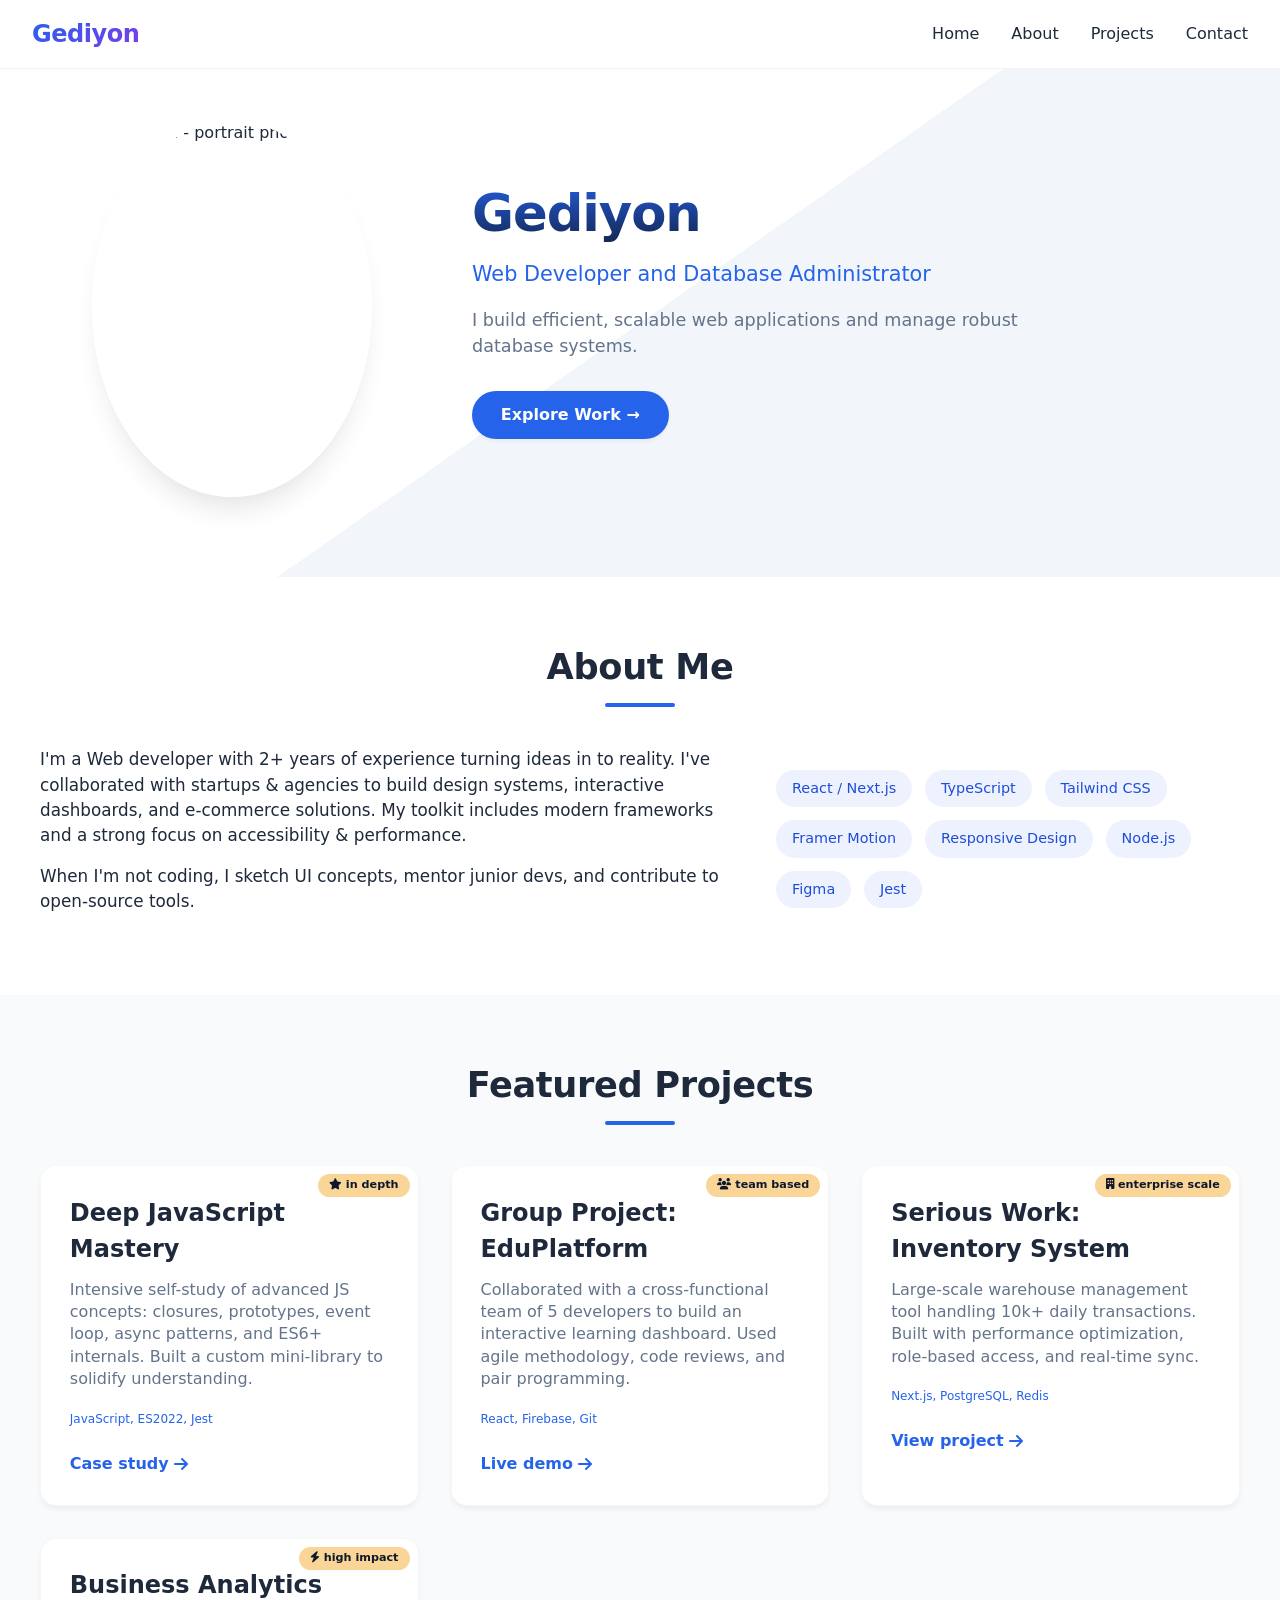
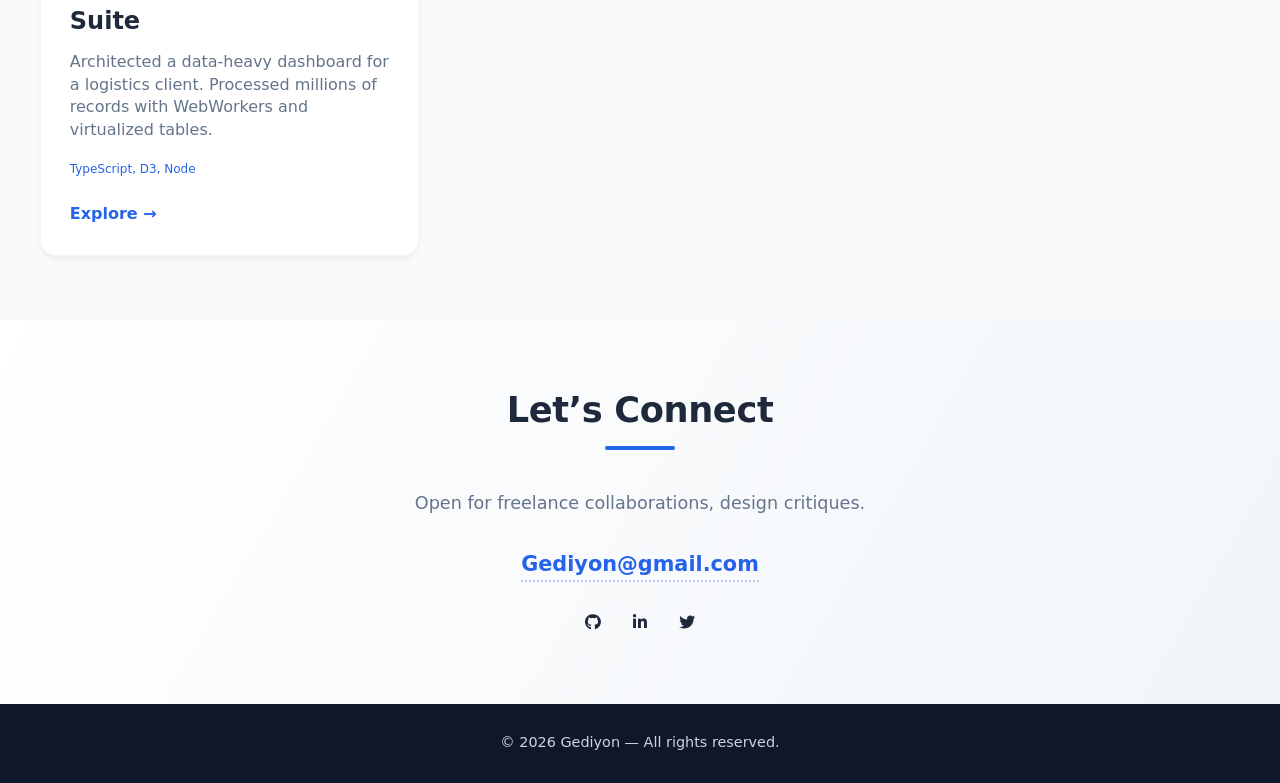
==== index.html @ 0b83d0d4 "name update" ====
<!DOCTYPE html>
<html lang="en">
<head>
  <meta charset="UTF-8">
  <meta name="viewport" content="width=device-width, initial-scale=1.0, viewport-fit=cover">
  <title>Gediyon | Portfolio</title>
  <link rel="stylesheet" href="portfolio.css">
  <link rel="stylesheet" href="https://cdnjs.cloudflare.com/ajax/libs/font-awesome/6.5.2/css/all.min.css">
  <style>
    html {
      scroll-behavior: smooth;
    }
  </style>
</head>
<body>

<nav class="nav-bar" aria-label="Main navigation">
  <div class="nav-brand">Gediyon</div>
  <div class="nav-links">
    <a href="#home">Home</a>
    <a href="#about">About</a>
    <a href="#projects">Projects</a>
    <a href="#contact">Contact</a>
  </div>
</nav>

<header id="home" class="hero-section">
  <div class="hero-container">
    <div class="hero-image">
      <img src="person.jpg" alt="Gediyon - portrait photo">
    </div>
    <div class="hero-content">
      <h1>Gediyon</h1>
      <p class="tagline">Web Developer and Database Administrator</p>
      <p class="hero-description">I build efficient, scalable web applications and manage robust database systems.</p>
      <a href="#projects" class="btn btn-primary">Explore Work →</a>
    </div>
  </div>
</header>

<section id="about" class="about-section">
  <div class="container">
    <h2 class="section-title">About Me</h2>
    <div class="about-content">
      <div class="about-text">
        <p>I'm a Web developer with 2+ years of experience turning ideas in to reality. I've collaborated with startups & agencies to build design systems, interactive dashboards, and e‑commerce solutions. My toolkit includes modern frameworks and a strong focus on accessibility & performance.</p>
        <p>When I'm not coding, I sketch UI concepts, mentor junior devs, and contribute to open-source tools.</p>
      </div>
      <div class="skills">
        <span>React / Next.js</span>
        <span>TypeScript</span>
        <span>Tailwind CSS</span>
        <span>Framer Motion</span>
        <span>Responsive Design</span>
        <span>Node.js</span>
        <span>Figma</span>
        <span>Jest</span>
      </div>
    </div>
  </div>
</section>

</section>

<section id="projects" class="projects-section">
  <div class="container">
    <h2 class="section-title">Featured Projects</h2>
    <div class="projects-grid">
      <div class="project-card">
        <div class="card-badge"><i class="fas fa-star"></i> in depth</div>
        <h3>Deep JavaScript Mastery</h3>
        <p>Intensive self-study of advanced JS concepts: closures, prototypes, event loop, async patterns, and ES6+ internals. Built a custom mini-library to solidify understanding.</p>
        <div class="tech-tags">JavaScript, ES2022, Jest</div>
        <a href="#" class="card-link">Case study <i class="fas fa-arrow-right"></i></a>
      </div>
      <div class="project-card">
        <div class="card-badge"><i class="fas fa-users"></i> team based</div>
        <h3>Group Project: EduPlatform</h3>
        <p>Collaborated with a cross-functional team of 5 developers to build an interactive learning dashboard. Used agile methodology, code reviews, and pair programming.</p>
        <div class="tech-tags">React, Firebase, Git</div>
        <a href="#" class="card-link">Live demo <i class="fas fa-arrow-right"></i></a>
      </div>
      <div class="project-card">
        <div class="card-badge"><i class="fas fa-building"></i> enterprise scale</div>
        <h3>Serious Work: Inventory System</h3>
        <p>Large-scale warehouse management tool handling 10k+ daily transactions. Built with performance optimization, role-based access, and real-time sync.</p>
        <div class="tech-tags">Next.js, PostgreSQL, Redis</div>
        <a href="#" class="card-link">View project <i class="fas fa-arrow-right"></i></a>
      </div>
      <div class="project-card">
        <div class="card-badge"><i class="fas fa-bolt"></i> high impact</div>
        <h3>Business Analytics Suite</h3>
        <p>Architected a data-heavy dashboard for a logistics client. Processed millions of records with WebWorkers and virtualized tables.</p>
        <div class="tech-tags">TypeScript, D3, Node</div>
        <a href="#" class="card-link">Explore →</a>
      </div>
    </div>
  </div>
</section>

<section id="contact" class="contact-section">
  <div class="container">
    <h2 class="section-title">Let’s Connect</h2>
    <p class="contact-text">Open for freelance collaborations, design critiques.</p>
    <div class="contact-info">
      <a href="mailto:gediyon@gmail.com" class="email-link">Gediyon@gmail.com</a>
      <div class="social-links">
        <a href="#" aria-label="GitHub"><i class="fab fa-github"></i></a>
        <a href="#" aria-label="LinkedIn"><i class="fab fa-linkedin-in"></i></a>
        <a href="#" aria-label="Twitter"><i class="fab fa-twitter"></i></a>
      </div>
    </div>
  </div>
</section>

<footer class="footer-bar">
  <p>&copy; 2026 Gediyon — All rights reserved.</p>
</footer>

</body>
</html>
---- portfolio.css ----
:root {
  --primary-color: #2563eb;
  --primary-dark: #1d4ed8;
  --secondary-color: #0f172a;
  --accent-color: #f5b74c93;
  --text-dark: #1e293b;
  --text-light: #64748b;
  --bg-light: #f8fafc;
  --bg-white: #ffffff;
  --shadow-sm: 0 4px 6px -1px rgba(0, 0, 0, 0.05), 0 2px 4px -1px rgba(0, 0, 0, 0.02);
  --shadow-md: 0 10px 15px -3px rgba(0, 0, 0, 0.05), 0 4px 6px -2px rgba(0, 0, 0, 0.025);
  --shadow-hover: 0 20px 25px -5px rgba(0, 0, 0, 0.08), 0 10px 10px -5px rgba(0, 0, 0, 0.02);
  --border-radius: 1rem;
  --transition: all 0.25s ease;
}

* {
  margin: 0;
  padding: 0;
  box-sizing: border-box;
}

body {
  font-family: system-ui, -apple-system, 'Segoe UI', Roboto, 'Helvetica Neue', sans-serif;
  background-color: var(--bg-light);
  color: var(--text-dark);
  line-height: 1.5;
  scroll-behavior: smooth;
}

/* ========== NAVIGATION ========== */
.nav-bar {
  display: flex;
  justify-content: space-between;
  align-items: center;
  background-color: var(--bg-white);
  padding: 1rem 2rem;
  border-bottom: 1px solid rgba(0, 0, 0, 0.05);
  position: sticky;
  top: 0;
  z-index: 100;
  backdrop-filter: blur(8px);
  background-color: rgba(255, 255, 255, 0.95);
}

.nav-brand {
  font-size: 1.5rem;
  font-weight: 700;
  background: linear-gradient(135deg, var(--primary-color), #7c3aed);
  background-clip: text;
  -webkit-background-clip: text;
  color: transparent;
  letter-spacing: -0.02em;
}

.nav-links {
  display: flex;
  gap: 2rem;
}

.nav-links a {
  text-decoration: none;
  font-weight: 500;
  color: var(--text-dark);
  transition: var(--transition);
  font-size: 1rem;
}

.nav-links a:hover {
  color: var(--primary-color);
  transform: translatey(-2px);
}

/* ========== HERO SECTION ========== */
.hero-section {
  padding: 3rem 2rem 5rem;
  background: linear-gradient(145deg, #ffffff 50%, #f2f6fa 50%);
}

.hero-container {
  max-width: 1200px;
  margin: 0 auto;
  display: flex;
  align-items: center;
  gap: 3rem;
  flex-wrap: wrap;
}

.hero-image {
  flex: 1;
  min-width: 240px;
  display: flex;
  justify-content: center;
}

.hero-image img {
  width: 280px;
  height: 380px;
  border-radius: 50%;
  object-fit: cover;
  box-shadow: var(--shadow-hover);
  border: 4px solid white;
  transition: transform 0.3s cubic-bezier(0.2, 0.09, 0.04, 1.1);
}

.hero-image img:hover {
  transform: scale(1.02);
}

.hero-content {
  flex: 2;
}

.hero-content h1 {
  font-size: 3.2rem;
  font-weight: 800;
  background: linear-gradient(-1deg, var(--secondary-color), var(--primary-color));
  background-clip: text;
  -webkit-background-clip: text;
  color: transparent;
  margin-bottom: 0.5rem;
  letter-spacing: -0.02em;
}

.tagline {
  font-size: 1.3rem;
  font-weight: 500;
  color: var(--primary-color);
  margin-bottom: 1rem;
}

.hero-description {
  font-size: 1.1rem;
  color: var(--text-light);
  max-width: 550px;
  margin-bottom: 2rem;
}

.btn {
  display: inline-block;
  padding: 0.75rem 1.8rem;
  background-color: var(--primary-color);
  color: white;
  text-decoration: none;
  border-radius: 40px;
  font-weight: 600;
  transition: var(--transition);
  border: none;
  cursor: pointer;
  box-shadow: 0 2px 5px rgba(0, 0, 0, 0.05);
}

.btn-primary {
  background-color: var(--primary-color);
}

.btn-primary:hover {
  background-color: var(--primary-dark);
  transform: translateY(-3px);
  box-shadow: var(--shadow-md);
}

/* ========== ABOUT SECTION ========== */
.about-section {
  background-color: var(--bg-white);
  padding: 4rem 2rem;
}

.container {
  max-width: 1200px;
  margin: 0 auto;
}

.section-title {
  font-size: 2.2rem;
  font-weight: 700;
  text-align: center;
  margin-bottom: 2.5rem;
  letter-spacing: -0.01em;
  position: relative;
}

.section-title::after {
  content: '';
  display: block;
  width: 70px;
  height: 4px;
  background: var(--primary-color);
  margin: 0.6rem auto 0;
  border-radius: 4px;
}

.about-content {
  display: flex;
  flex-wrap: wrap;
  gap: 2.5rem;
  align-items: center;
  justify-content: space-between;
}

.about-text {
  flex: 1.5;
  font-size: 1.05rem;
  color: var(--text-dark);
}

.about-text p {
  margin-bottom: 1rem;
}

.skills {
  flex: 1;
  display: flex;
  flex-wrap: wrap;
  gap: 0.8rem;
}

.skills span {
  background-color: #eef2ff;
  padding: 0.5rem 1rem;
  border-radius: 40px;
  font-size: 0.9rem;
  font-weight: 500;
  color: var(--primary-dark);
  transition: var(--transition);
}

.skills span:hover {
  background-color: var(--primary-color);
  color: white;
  transform: translateY(-2px);
}

/* ========== PROJECTS SECTION ========== */
.projects-section {
  background-color: #f8fafc;
  padding: 4rem 2rem;
}

.projects-grid {
  display: grid;
  grid-template-columns: repeat(auto-fill, minmax(280px, 1fr));
  gap: 2rem;
  margin-top: 1rem;
}

.project-card {
  background: var(--bg-white);
  border-radius: var(--border-radius);
  padding: 1.8rem;
  box-shadow: var(--shadow-sm);
  transition: var(--transition);
  border: 1px solid rgba(0, 0, 0, 0.03);
  position: relative;
  overflow: hidden;
}

.project-card:hover {
  transform: translateY(-8px);
  box-shadow: var(--shadow-hover);
}

.card-badge {
  position: absolute;
  top: 0.5rem;
  right: 0.5rem;
  background: var(--accent-color);
  color: #0f172a;
  font-size: 0.7rem;
  font-weight: bold;
  padding: 0.2rem 0.7rem;
  border-radius: 50px;
}

.project-card h3 {
  font-size: 1.5rem;
  margin-bottom: 0.75rem;
  font-weight: 700;
}

.project-card p {
  color: var(--text-light);
  margin-bottom: 1.2rem;
  line-height: 1.4;
}

.tech-tags {
  display: flex;
  flex-wrap: wrap;
  gap: 0.5rem;
  margin-bottom: 1.5rem;
  font-size: 0.75rem;
  color: var(--primary-color);
  font-weight: 500;
}

.card-link {
  text-decoration: none;
  font-weight: 600;
  color: var(--primary-color);
  transition: var(--transition);
  display: inline-flex;
  align-items: center;
  gap: 0.3rem;
}

.card-link:hover {
  gap: 0.6rem;
  color: var(--primary-dark);
}

/* ========== CONTACT SECTION ========== */
.contact-section {
  padding: 4rem 2rem;
  background: linear-gradient(120deg, #ffffff 0%, #f1f5f9 100%);
  text-align: center;
}

.contact-text {
  max-width: 600px;
  margin: 0 auto 2rem auto;
  color: var(--text-light);
  font-size: 1.1rem;
}

.contact-info {
  display: flex;
  flex-direction: column;
  align-items: center;
  gap: 1.5rem;
}

.email-link {
  font-size: 1.3rem;
  font-weight: 600;
  color: var(--primary-color);
  text-decoration: none;
  border-bottom: 2px dotted rgba(37, 99, 235, 0.3);
  transition: var(--transition);
}

.email-link:hover {
  border-bottom-color: var(--primary-color);
  transform: scale(1.02);
}

.social-links {
  display: flex;
  gap: 2rem;
  flex-wrap: wrap;
  justify-content: center;
}

.social-links a {
  text-decoration: none;
  font-weight: 500;
  color: var(--text-dark);
  transition: var(--transition);
  padding: 0.3rem 0;
}

.social-links a:hover {
  color: var(--primary-color);
  transform: translateY(-2px);
}

/* ========== FOOTER ========== */
.footer-bar {
  background-color: var(--secondary-color);
  color: #cbd5e1;
  text-align: center;
  padding: 1.8rem;
  font-size: 0.9rem;
  margin-top: 0;
}


@keyframes pulse {
  0% { transform: scale(1); }
  50% { transform: scale(1.1); }
  100% { transform: scale(1); }
}

/* ========== FULL RESPONSIVE BREAKPOINTS ========== */
@media (max-width: 768px) {
  .nav-bar {
    flex-direction: column;
    gap: 0.8rem;
    padding: 1rem;
  }
  
  .nav-links {
    gap: 1.5rem;
  }
  
  .hero-section {
    padding: 2rem 1rem 3rem;
  }
  
  .hero-container {
    flex-direction: column;
    text-align: center;
    gap: 1.5rem;
  }
  
  .hero-content h1 {
    font-size: 2.4rem;
  }
  
  .tagline {
    font-size: 1.1rem;
  }
  
  .hero-description {
    font-size: 1rem;
    margin-left: auto;
    margin-right: auto;
  }
  
  .hero-image img {
    width: 200px;
    height: 270px;
  }
  
  .section-title {
    font-size: 1.8rem;
  }
  
  .about-content {
    flex-direction: column;
  }
  
  .skills {
    justify-content: center;
  }
  
  .skills span {
    font-size: 0.85rem;
  }
  
  .projects-grid {
    grid-template-columns: 1fr;
    gap: 1.5rem;
  }
  
  .contact-text {
    font-size: 1rem;
  }
  
  .email-link {
    font-size: 1.1rem;
  }
  
  .social-links {
    gap: 1.2rem;
  }
}

@media (max-width: 480px) {
  .nav-links {
    gap: 1rem;
    flex-wrap: wrap;
    justify-content: center;
  }
  
  .nav-links a {
    font-size: 0.9rem;
  }
  
  .hero-content h1 {
    font-size: 1.9rem;
  }
  
  .btn {
    padding: 0.6rem 1.4rem;
  }
  
  .project-card {
    padding: 1.3rem;
  }
  
  .section-title {
    font-size: 1.6rem;
  }
  
  .footer-bar {
    font-size: 0.8rem;
    padding: 1.2rem;
  }
}
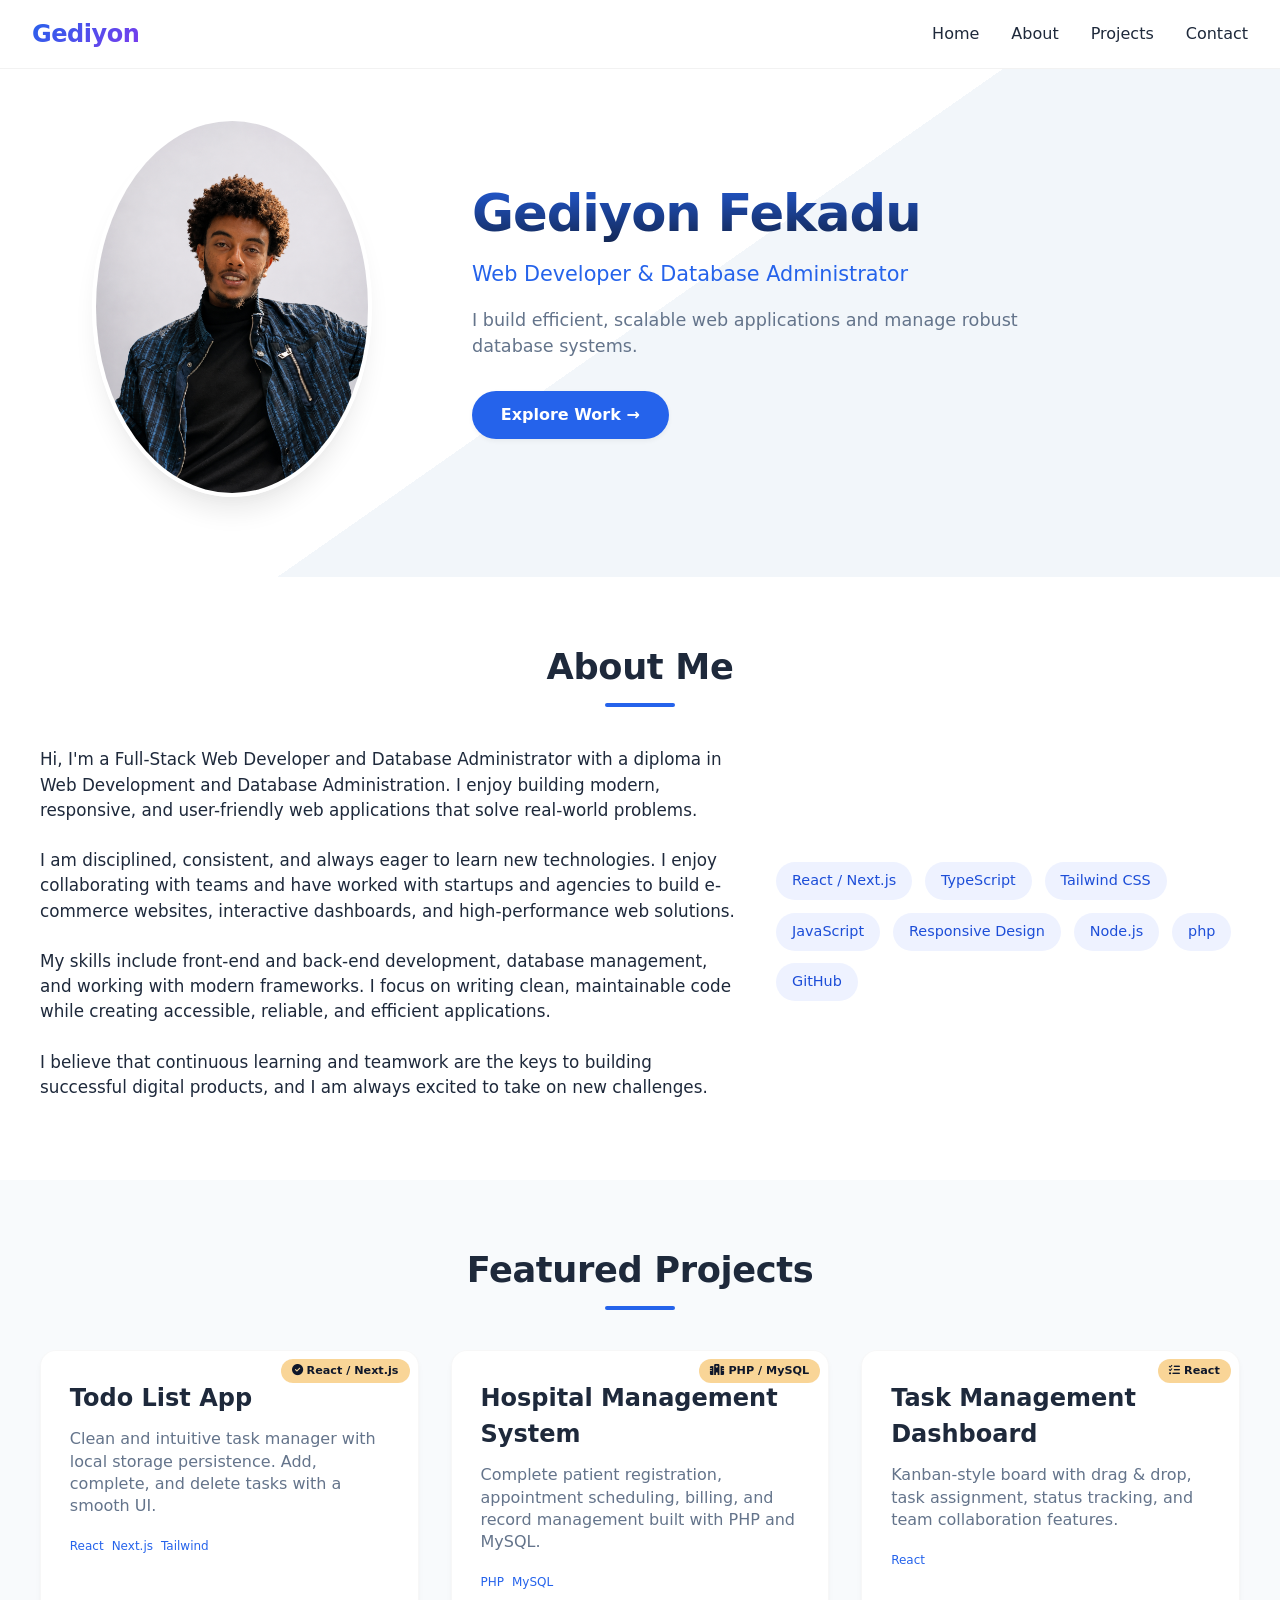
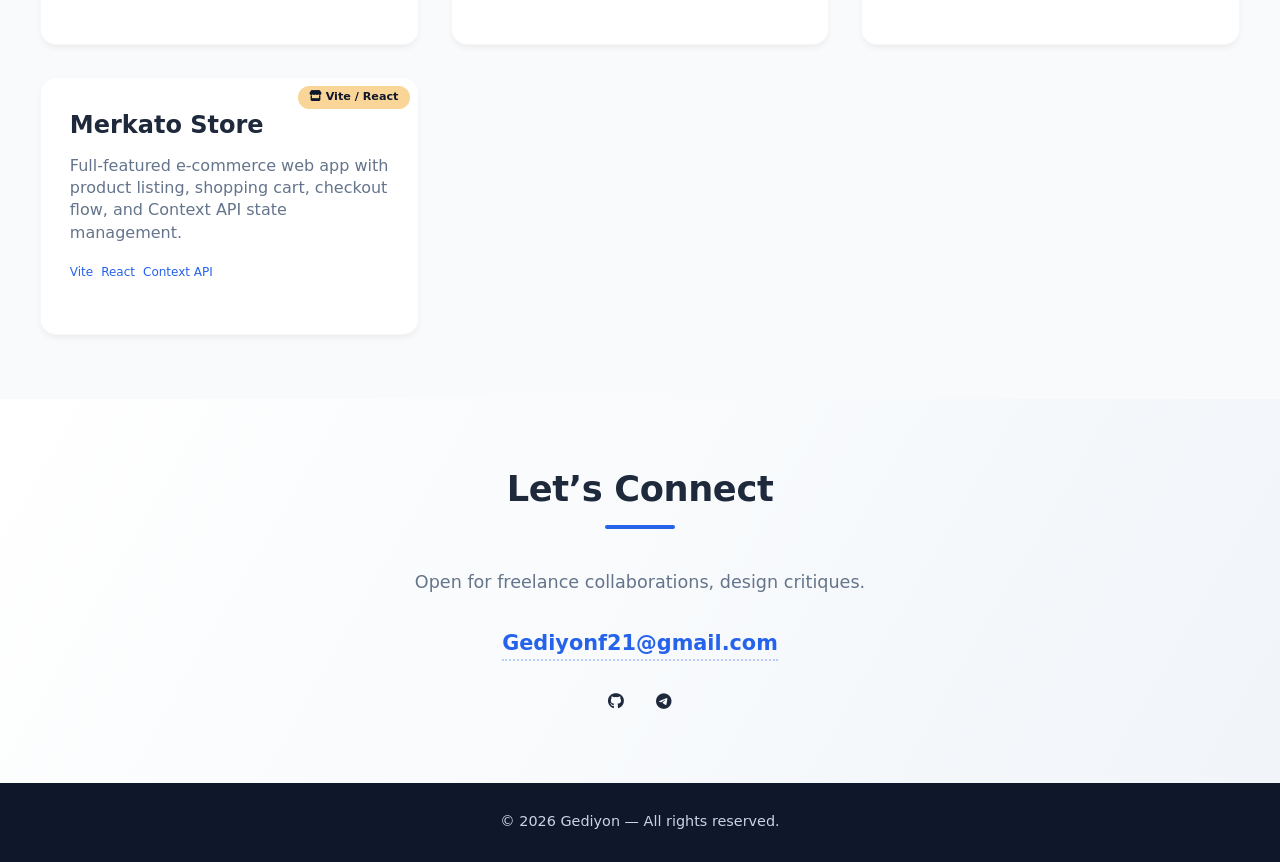
==== commit a34e4c7e: "edited" ====
--- a/index.html
+++ b/index.html
@@ -27,13 +27,15 @@
 <header id="home" class="hero-section">
   <div class="hero-container">
     <div class="hero-image">
-      <img src="person.jpg" alt="Gediyon - portrait photo">
+      <img src="photo.png" alt="Gediyon - portrait photo">
     </div>
     <div class="hero-content">
-      <h1>Gediyon</h1>
-      <p class="tagline">Web Developer and Database Administrator</p>
-      <p class="hero-description">I build efficient, scalable web applications and manage robust database systems.</p>
-      <a href="#projects" class="btn btn-primary">Explore Work →</a>
+       <h1>Gediyon Fekadu</h1>
+        <p class="tagline">Web Developer &amp; Database Administrator</p>
+        <p class="hero-description">
+            I build efficient, scalable web applications and manage robust database systems.
+        </p>
+        <a href="#projects" class="btn btn-primary">Explore Work &rarr;</a>
     </div>
   </div>
 </header>
@@ -43,59 +45,67 @@
     <h2 class="section-title">About Me</h2>
     <div class="about-content">
       <div class="about-text">
-        <p>I'm a Web developer with 2+ years of experience turning ideas in to reality. I've collaborated with startups & agencies to build design systems, interactive dashboards, and e‑commerce solutions. My toolkit includes modern frameworks and a strong focus on accessibility & performance.</p>
-        <p>When I'm not coding, I sketch UI concepts, mentor junior devs, and contribute to open-source tools.</p>
+        <p>
+Hi, I'm a Full-Stack Web Developer and Database Administrator with a diploma in Web Development and Database Administration. I enjoy building modern, responsive, and user-friendly web applications that solve real-world problems. <br><br>
+I am disciplined, consistent, and always eager to learn new technologies. I enjoy collaborating with teams and have worked with startups and agencies to build e-commerce websites, interactive dashboards, and high-performance web solutions. <br><br>
+My skills include front-end and back-end development, database management, and working with modern frameworks. I focus on writing clean, maintainable code while creating accessible, reliable, and efficient applications. <br><br>
+I believe that continuous learning and teamwork are the keys to building successful digital products, and I am always excited to take on new challenges.
+</p>
       </div>
       <div class="skills">
         <span>React / Next.js</span>
         <span>TypeScript</span>
         <span>Tailwind CSS</span>
-        <span>Framer Motion</span>
+        <span>JavaScript</span>
         <span>Responsive Design</span>
         <span>Node.js</span>
-        <span>Figma</span>
-        <span>Jest</span>
+        <span>php</span>
+        <span>GitHub</span>
       </div>
     </div>
   </div>
 </section>
 
-</section>
 
 <section id="projects" class="projects-section">
-  <div class="container">
-    <h2 class="section-title">Featured Projects</h2>
-    <div class="projects-grid">
-      <div class="project-card">
-        <div class="card-badge"><i class="fas fa-star"></i> in depth</div>
-        <h3>Deep JavaScript Mastery</h3>
-        <p>Intensive self-study of advanced JS concepts: closures, prototypes, event loop, async patterns, and ES6+ internals. Built a custom mini-library to solidify understanding.</p>
-        <div class="tech-tags">JavaScript, ES2022, Jest</div>
-        <a href="#" class="card-link">Case study <i class="fas fa-arrow-right"></i></a>
-      </div>
-      <div class="project-card">
-        <div class="card-badge"><i class="fas fa-users"></i> team based</div>
-        <h3>Group Project: EduPlatform</h3>
-        <p>Collaborated with a cross-functional team of 5 developers to build an interactive learning dashboard. Used agile methodology, code reviews, and pair programming.</p>
-        <div class="tech-tags">React, Firebase, Git</div>
-        <a href="#" class="card-link">Live demo <i class="fas fa-arrow-right"></i></a>
-      </div>
-      <div class="project-card">
-        <div class="card-badge"><i class="fas fa-building"></i> enterprise scale</div>
-        <h3>Serious Work: Inventory System</h3>
-        <p>Large-scale warehouse management tool handling 10k+ daily transactions. Built with performance optimization, role-based access, and real-time sync.</p>
-        <div class="tech-tags">Next.js, PostgreSQL, Redis</div>
-        <a href="#" class="card-link">View project <i class="fas fa-arrow-right"></i></a>
-      </div>
-      <div class="project-card">
-        <div class="card-badge"><i class="fas fa-bolt"></i> high impact</div>
-        <h3>Business Analytics Suite</h3>
-        <p>Architected a data-heavy dashboard for a logistics client. Processed millions of records with WebWorkers and virtualized tables.</p>
-        <div class="tech-tags">TypeScript, D3, Node</div>
-        <a href="#" class="card-link">Explore →</a>
+    <div class="container">
+      <h2 class="section-title centered">Featured Projects</h2>
+      <div class="projects-grid" id="projectsGrid">
+
+        <!-- Card 1 – Todo List -->
+        <div class="project-card" data-project="todo">
+          <div class="card-badge"><i class="fas fa-check-circle"></i> React / Next.js</div>
+          <h3>Todo List App</h3>
+          <p>Clean and intuitive task manager with local storage persistence. Add, complete, and delete tasks with a smooth UI.</p>
+          <div class="tech-tags"><span>React</span><span>Next.js</span><span>Tailwind</span></div>
+        </div>
+
+        <!-- Card 2 – Hospital Management -->
+        <div class="project-card" data-project="hospital">
+          <div class="card-badge"><i class="fas fa-hospital"></i> PHP / MySQL</div>
+          <h3>Hospital Management System</h3>
+          <p>Complete patient registration, appointment scheduling, billing, and record management built with PHP and MySQL.</p>
+          <div class="tech-tags"><span>PHP</span><span>MySQL</span></div>
+        </div>
+
+        <!-- Card 3 – Task Management -->
+        <div class="project-card" data-project="task">
+          <div class="card-badge"><i class="fas fa-tasks"></i> React </div>
+          <h3>Task Management Dashboard</h3>
+          <p>Kanban-style board with drag &amp; drop, task assignment, status tracking, and team collaboration features.</p>
+          <div class="tech-tags"><span>React</span></div>
+        </div>
+
+        <!-- Card 4 – Merkato Store -->
+        <div class="project-card" data-project="merkato">
+          <div class="card-badge"><i class="fas fa-store"></i> Vite / React</div>
+          <h3>Merkato Store</h3>
+          <p>Full-featured e-commerce web app with product listing, shopping cart, checkout flow, and Context API state management.</p>
+          <div class="tech-tags"><span>Vite</span><span>React</span><span>Context API</span></div>
+        </div>
+
       </div>
     </div>
-  </div>
 </section>
 
 <section id="contact" class="contact-section">
@@ -103,11 +113,10 @@
     <h2 class="section-title">Let’s Connect</h2>
     <p class="contact-text">Open for freelance collaborations, design critiques.</p>
     <div class="contact-info">
-      <a href="mailto:gediyon@gmail.com" class="email-link">Gediyon@gmail.com</a>
+      <a href="mailto:gediyonf21@gmail.com" class="email-link">Gediyonf21@gmail.com</a>
       <div class="social-links">
-        <a href="#" aria-label="GitHub"><i class="fab fa-github"></i></a>
-        <a href="#" aria-label="LinkedIn"><i class="fab fa-linkedin-in"></i></a>
-        <a href="#" aria-label="Twitter"><i class="fab fa-twitter"></i></a>
+        <a href="https://github.com/Gedi312" aria-label="GitHub"><i class="fab fa-github"></i></a>
+        <a href="https://t.me/gedi312" aria-label="Telegram"><i class="fab fa-telegram"></i></a>
       </div>
     </div>
   </div>
--- a/portfolio.css
+++ b/portfolio.css
@@ -122,6 +122,46 @@
   letter-spacing: -0.02em;
 }
 
+/* ── slide-in animation for hero text ── */
+@keyframes slideInLeft {
+  0% {
+    opacity: 0;
+    transform: translateX(-40px);
+  }
+  100% {
+    opacity: 1;
+    transform: translateX(0);
+  }
+}
+
+/* Apply to each hero text element with staggered delays */
+.hero-content h1 {
+  animation: slideInLeft 0.8s ease forwards;
+  opacity: 0;
+  transform: translateX(-40px);
+}
+
+.hero-content .tagline {
+  animation: slideInLeft 0.8s ease forwards;
+  opacity: 0;
+  transform: translateX(-40px);
+  animation-delay: 0.15s;
+}
+
+.hero-content .hero-description {
+  animation: slideInLeft 0.8s ease forwards;
+  opacity: 0;
+  transform: translateX(-40px);
+  animation-delay: 0.3s;
+}
+
+.hero-content .btn-primary {
+  animation: slideInLeft 0.8s ease forwards;
+  opacity: 0;
+  transform: translateX(-40px);
+  animation-delay: 0.45s;
+}
+
 .tagline {
   font-size: 1.3rem;
   font-weight: 500;
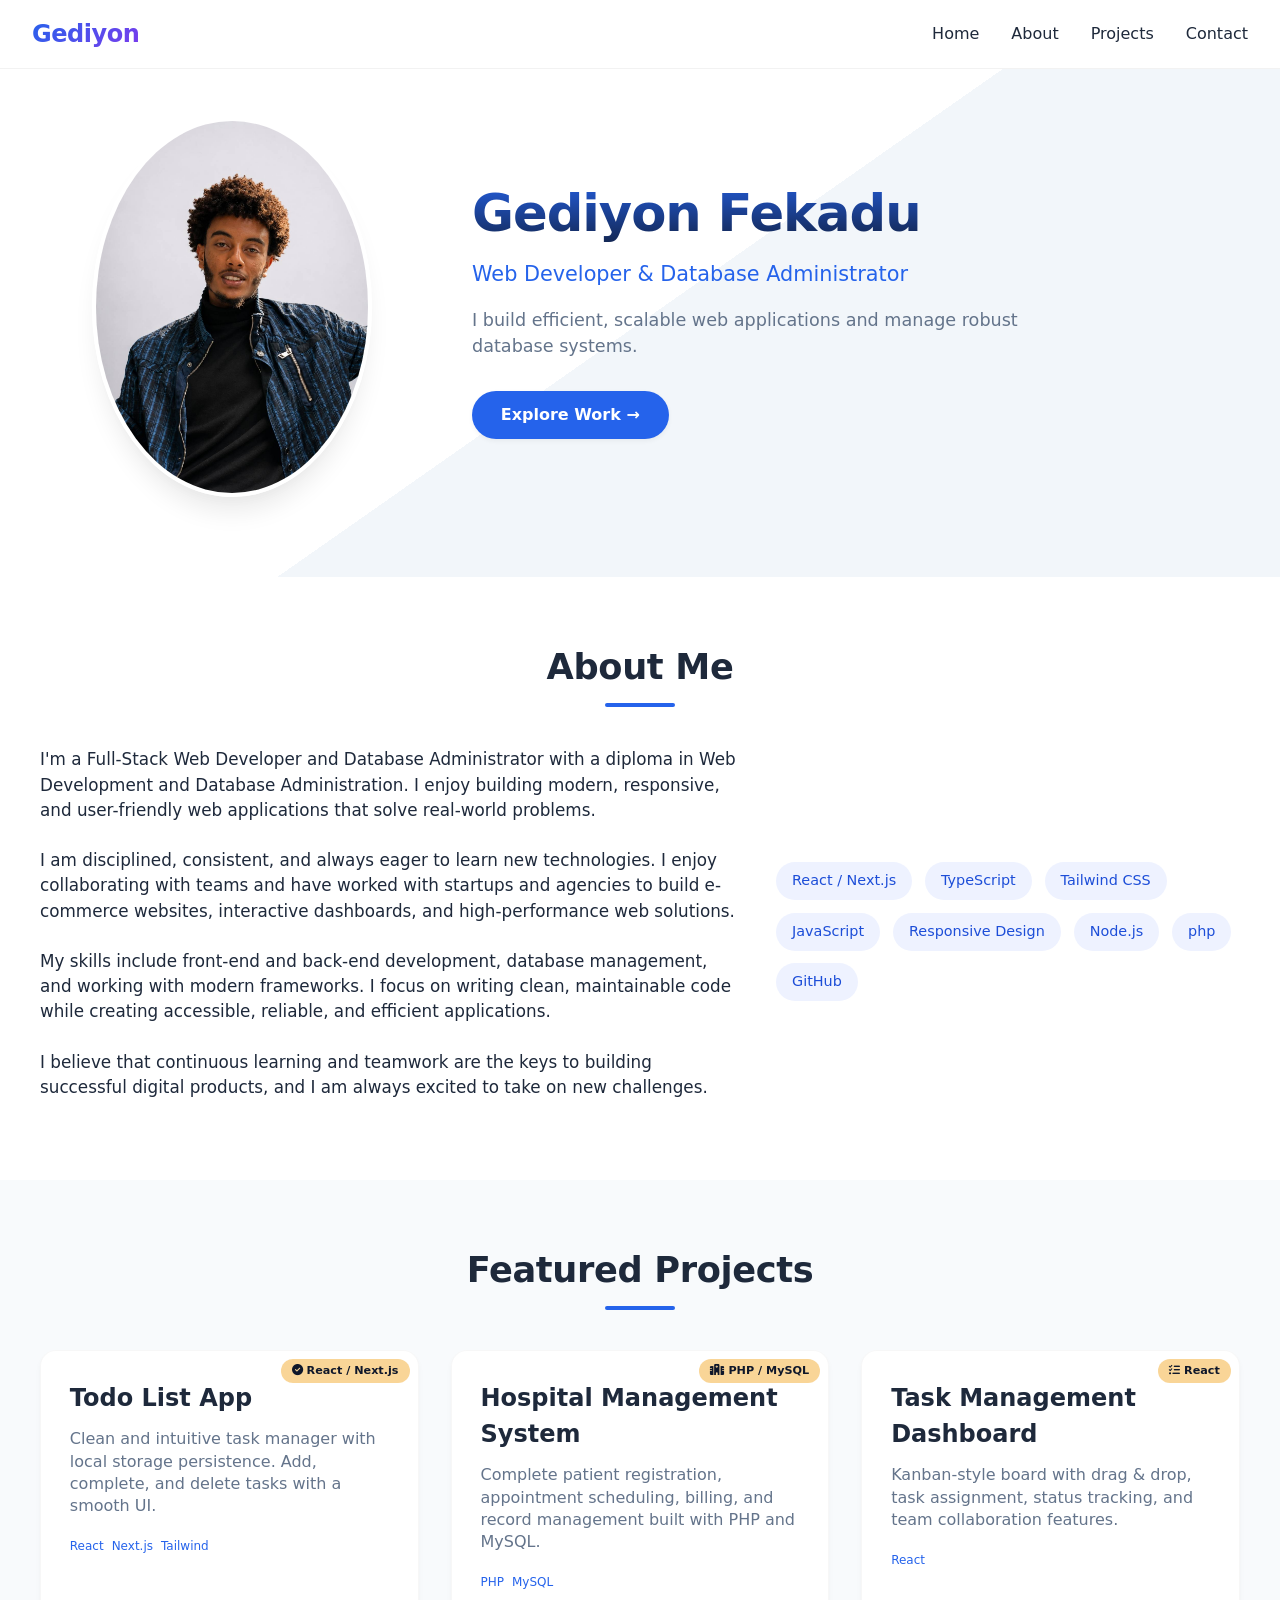
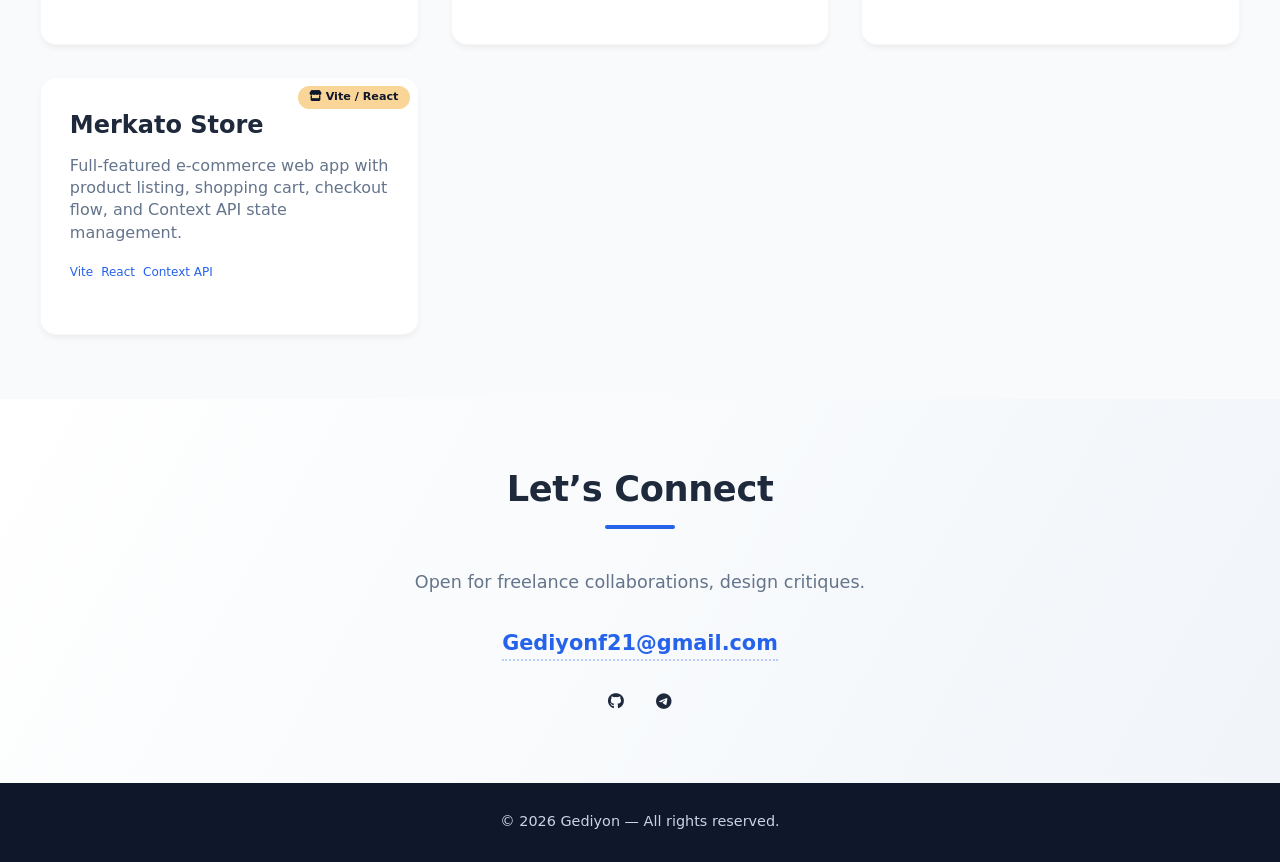
==== commit 5afeefcb: "last" ====
--- a/index.html
+++ b/index.html
@@ -27,7 +27,7 @@
 <header id="home" class="hero-section">
   <div class="hero-container">
     <div class="hero-image">
-      <img src="photo.png" alt="Gediyon - portrait photo">
+      <img src="photo.jpg" alt="Gediyon - portrait photo">
     </div>
     <div class="hero-content">
        <h1>Gediyon Fekadu</h1>
@@ -46,7 +46,7 @@
     <div class="about-content">
       <div class="about-text">
         <p>
-Hi, I'm a Full-Stack Web Developer and Database Administrator with a diploma in Web Development and Database Administration. I enjoy building modern, responsive, and user-friendly web applications that solve real-world problems. <br><br>
+I'm a Full-Stack Web Developer and Database Administrator with a diploma in Web Development and Database Administration. I enjoy building modern, responsive, and user-friendly web applications that solve real-world problems. <br><br>
 I am disciplined, consistent, and always eager to learn new technologies. I enjoy collaborating with teams and have worked with startups and agencies to build e-commerce websites, interactive dashboards, and high-performance web solutions. <br><br>
 My skills include front-end and back-end development, database management, and working with modern frameworks. I focus on writing clean, maintainable code while creating accessible, reliable, and efficient applications. <br><br>
 I believe that continuous learning and teamwork are the keys to building successful digital products, and I am always excited to take on new challenges.
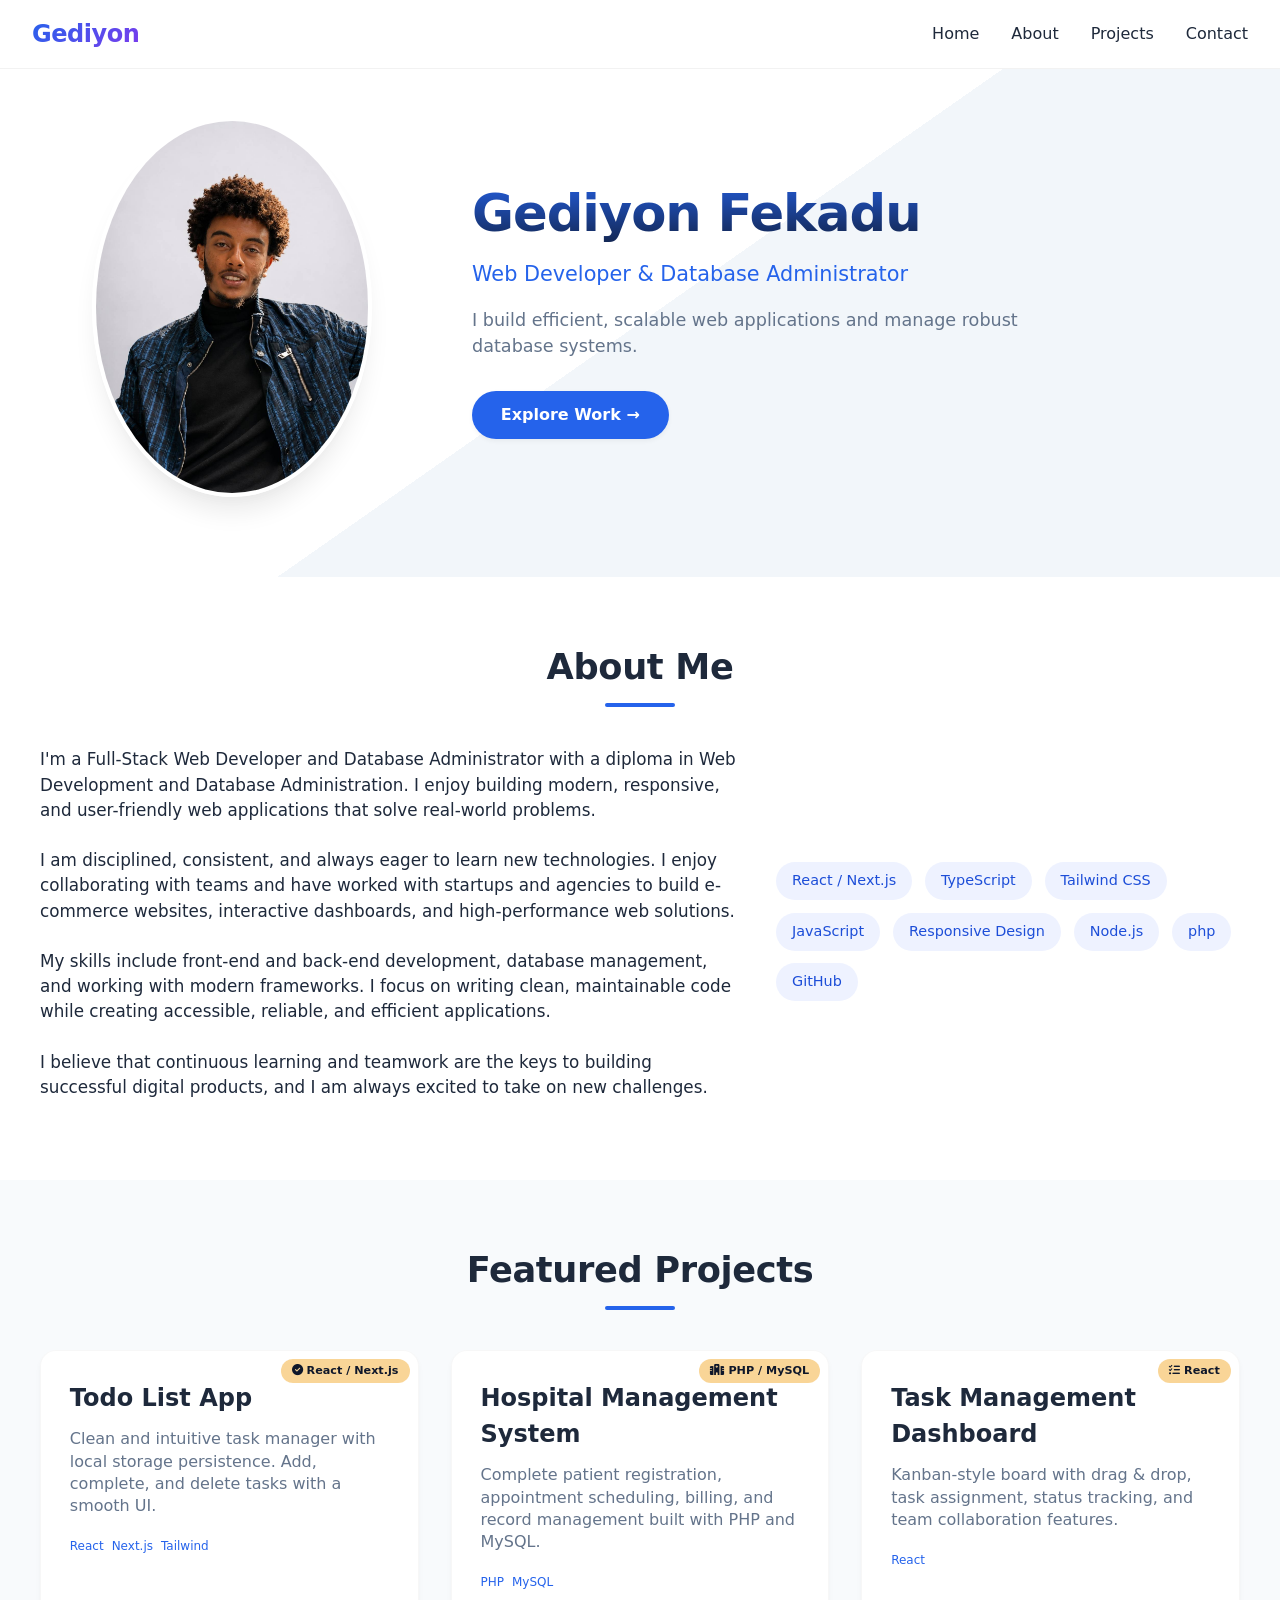
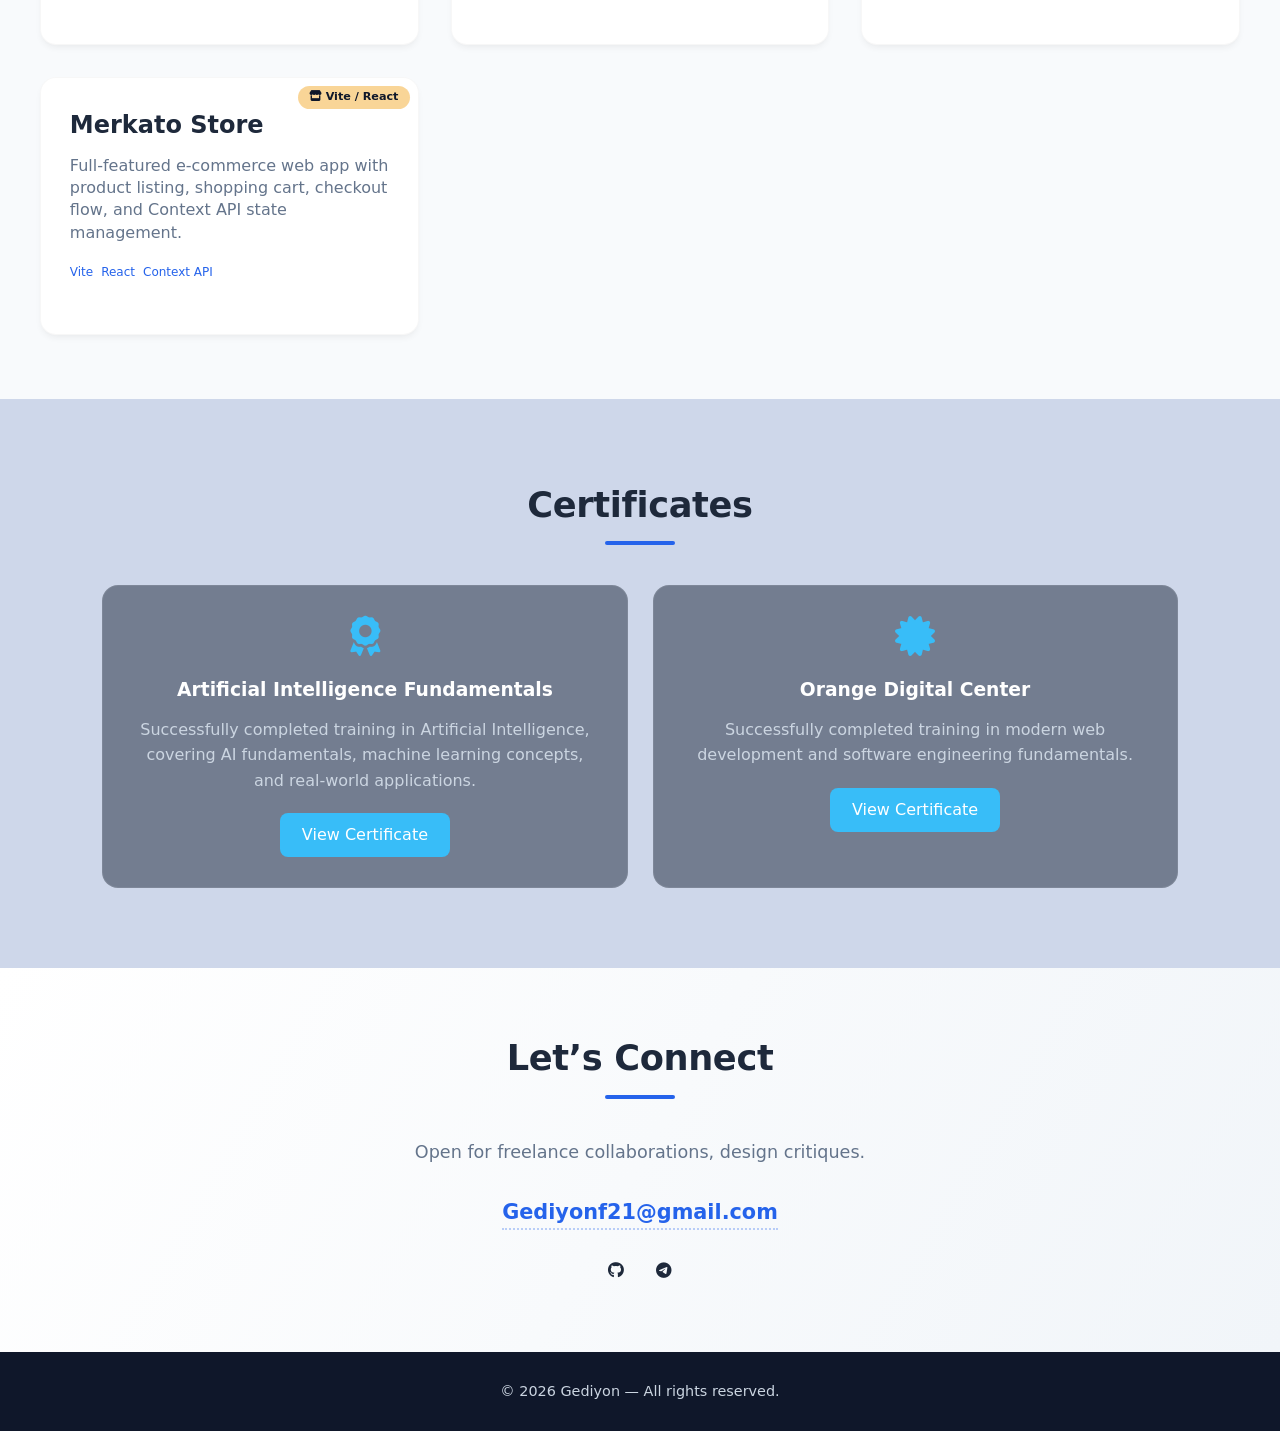
==== commit 0f0ded7e: "certificate" ====
--- a/index.html
+++ b/index.html
@@ -108,6 +108,34 @@
     </div>
 </section>
 
+<section id="certificates" class="certificates-section">
+  <div class="container">
+    <h2 class="section-title centered">Certificates</h2>
+
+    <div class="certificates-grid">
+
+      <div class="certificate-card">
+        <i class="fas fa-award certificate-icon"></i>
+        <h3>Artificial Intelligence Fundamentals</h3>
+        <p>Successfully completed training in Artificial Intelligence, covering AI fundamentals, machine learning concepts, and real-world applications.</p>
+        <a href="Certificate AI.pdf" target="_blank" class="certificate-btn">
+          View Certificate
+        </a>
+      </div>
+
+      <div class="certificate-card">
+        <i class="fas fa-certificate certificate-icon"></i>
+        <h3>Orange Digital Center</h3>
+        <p>Successfully completed training in modern web development and software engineering fundamentals.</p>
+        <a href="Orange_Certificate.pdf" target="_blank" class="certificate-btn">
+          View Certificate
+        </a>
+      </div>
+
+    </div>
+  </div>
+</section>
+
 <section id="contact" class="contact-section">
   <div class="container">
     <h2 class="section-title">Let’s Connect</h2>
--- a/portfolio.css
+++ b/portfolio.css
@@ -404,6 +404,64 @@
   transform: translateY(-2px);
 }
 
+/* Certificates */
+.certificates-section {
+    padding: 80px 8%;
+    background: #849acc5d;
+}
+
+.certificates-grid {
+    display: grid;
+    grid-template-columns: repeat(auto-fit, minmax(300px, 1fr));
+    gap: 25px;
+    margin-top: 40px;
+}
+
+.certificate-card {
+    background: #1e293b83;
+    padding: 30px;
+    border-radius: 16px;
+    text-align: center;
+    transition: 0.3s ease;
+    border: 1px solid rgba(255,255,255,0.08);
+}
+
+.certificate-card:hover {
+    transform: translateY(-8px);
+    border-color: #38bff8b4;
+}
+
+.certificate-icon {
+    font-size: 2.5rem;
+    color: #38bdf8;
+    margin-bottom: 20px;
+}
+
+.certificate-card h3 {
+    color: #fff;
+    margin-bottom: 12px;
+}
+
+.certificate-card p {
+    color: #cbd5e1;
+    margin-bottom: 20px;
+    line-height: 1.6;
+}
+
+.certificate-btn {
+    display: inline-block;
+    padding: 10px 22px;
+    background: #38bdf8;
+    color: #fff;
+    text-decoration: none;
+    border-radius: 8px;
+    transition: 0.3s;
+}
+
+.certificate-btn:hover {
+    background: #0ea5e9;
+}
+
 /* ========== FOOTER ========== */
 .footer-bar {
   background-color: var(--secondary-color);
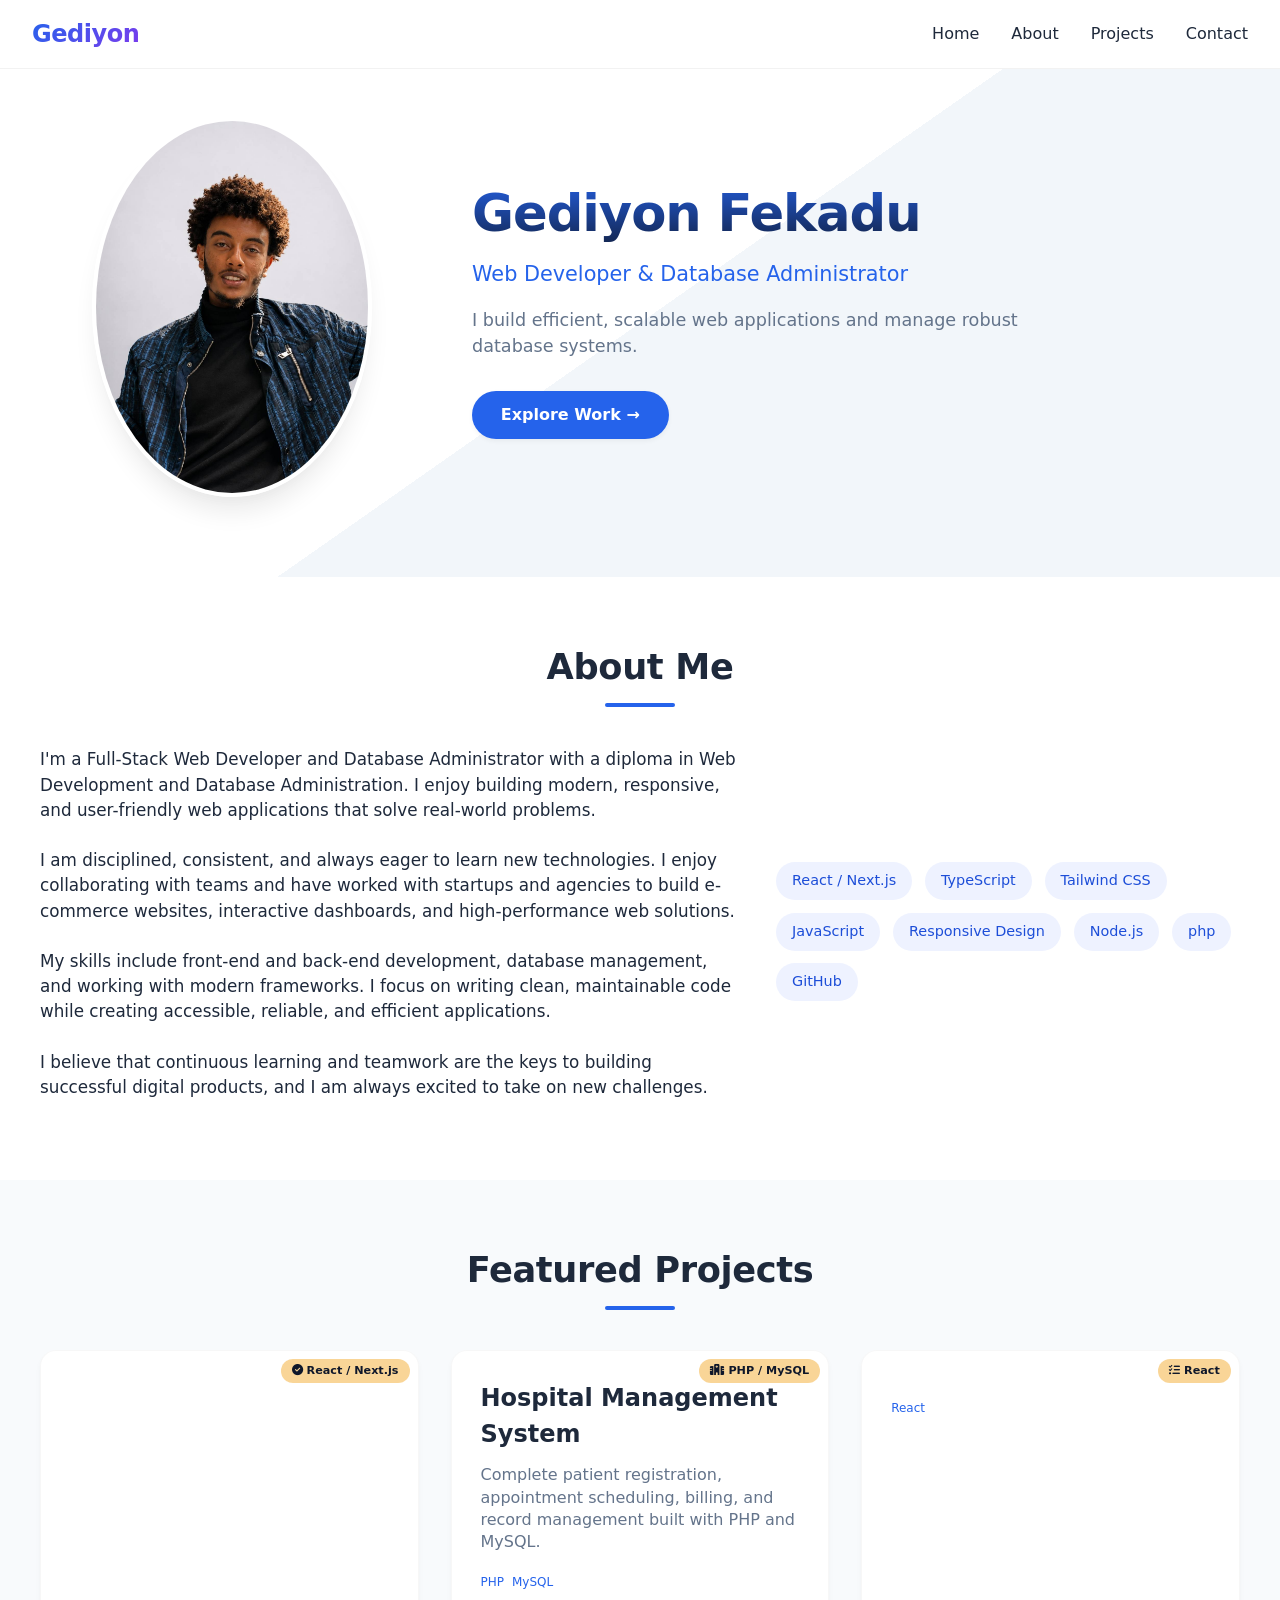
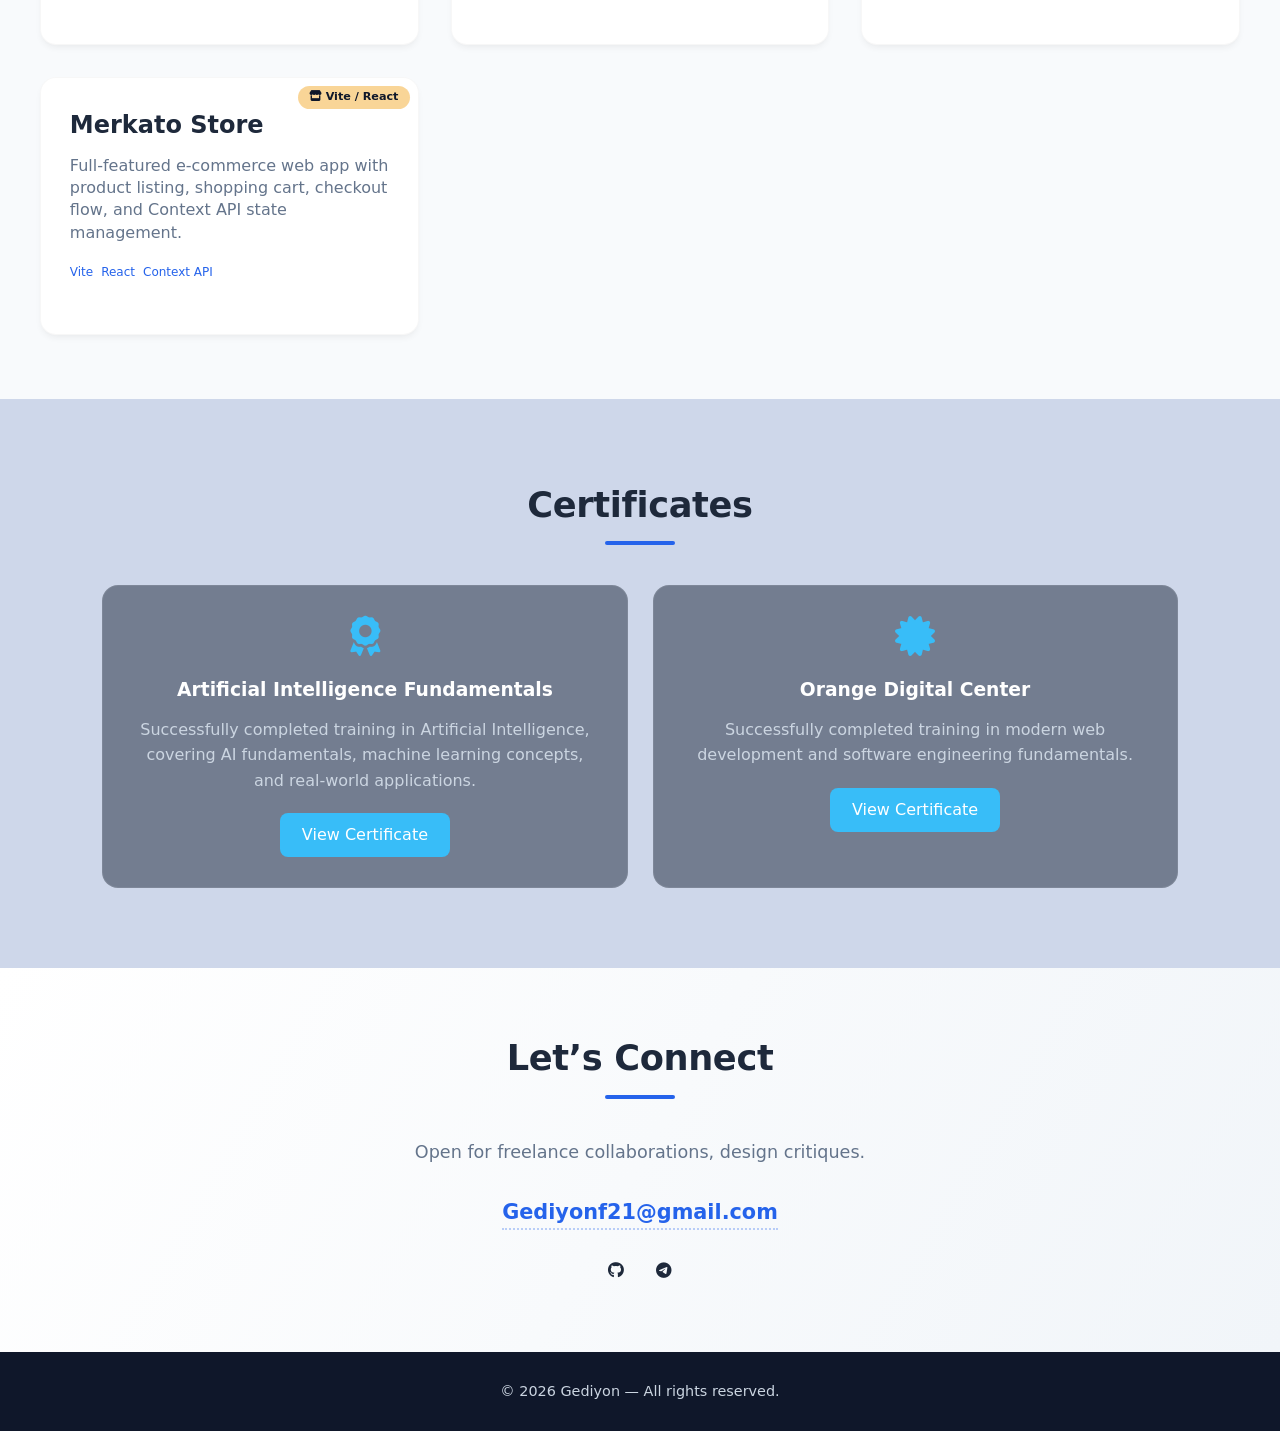
==== commit dd6f5892: "cards" ====
--- a/index.html
+++ b/index.html
@@ -75,9 +75,9 @@
         <!-- Card 1 – Todo List -->
         <div class="project-card" data-project="todo">
           <div class="card-badge"><i class="fas fa-check-circle"></i> React / Next.js</div>
-          <h3>Todo List App</h3>
-          <p>Clean and intuitive task manager with local storage persistence. Add, complete, and delete tasks with a smooth UI.</p>
-          <div class="tech-tags"><span>React</span><span>Next.js</span><span>Tailwind</span></div>
+          <h3></h3>
+          <p></p>
+          <div class="tech-tags"><span></span><span></span><span></span></div>
         </div>
 
         <!-- Card 2 – Hospital Management -->
@@ -91,8 +91,8 @@
         <!-- Card 3 – Task Management -->
         <div class="project-card" data-project="task">
           <div class="card-badge"><i class="fas fa-tasks"></i> React </div>
-          <h3>Task Management Dashboard</h3>
-          <p>Kanban-style board with drag &amp; drop, task assignment, status tracking, and team collaboration features.</p>
+          <h3></h3>
+          <p></p>
           <div class="tech-tags"><span>React</span></div>
         </div>
 
